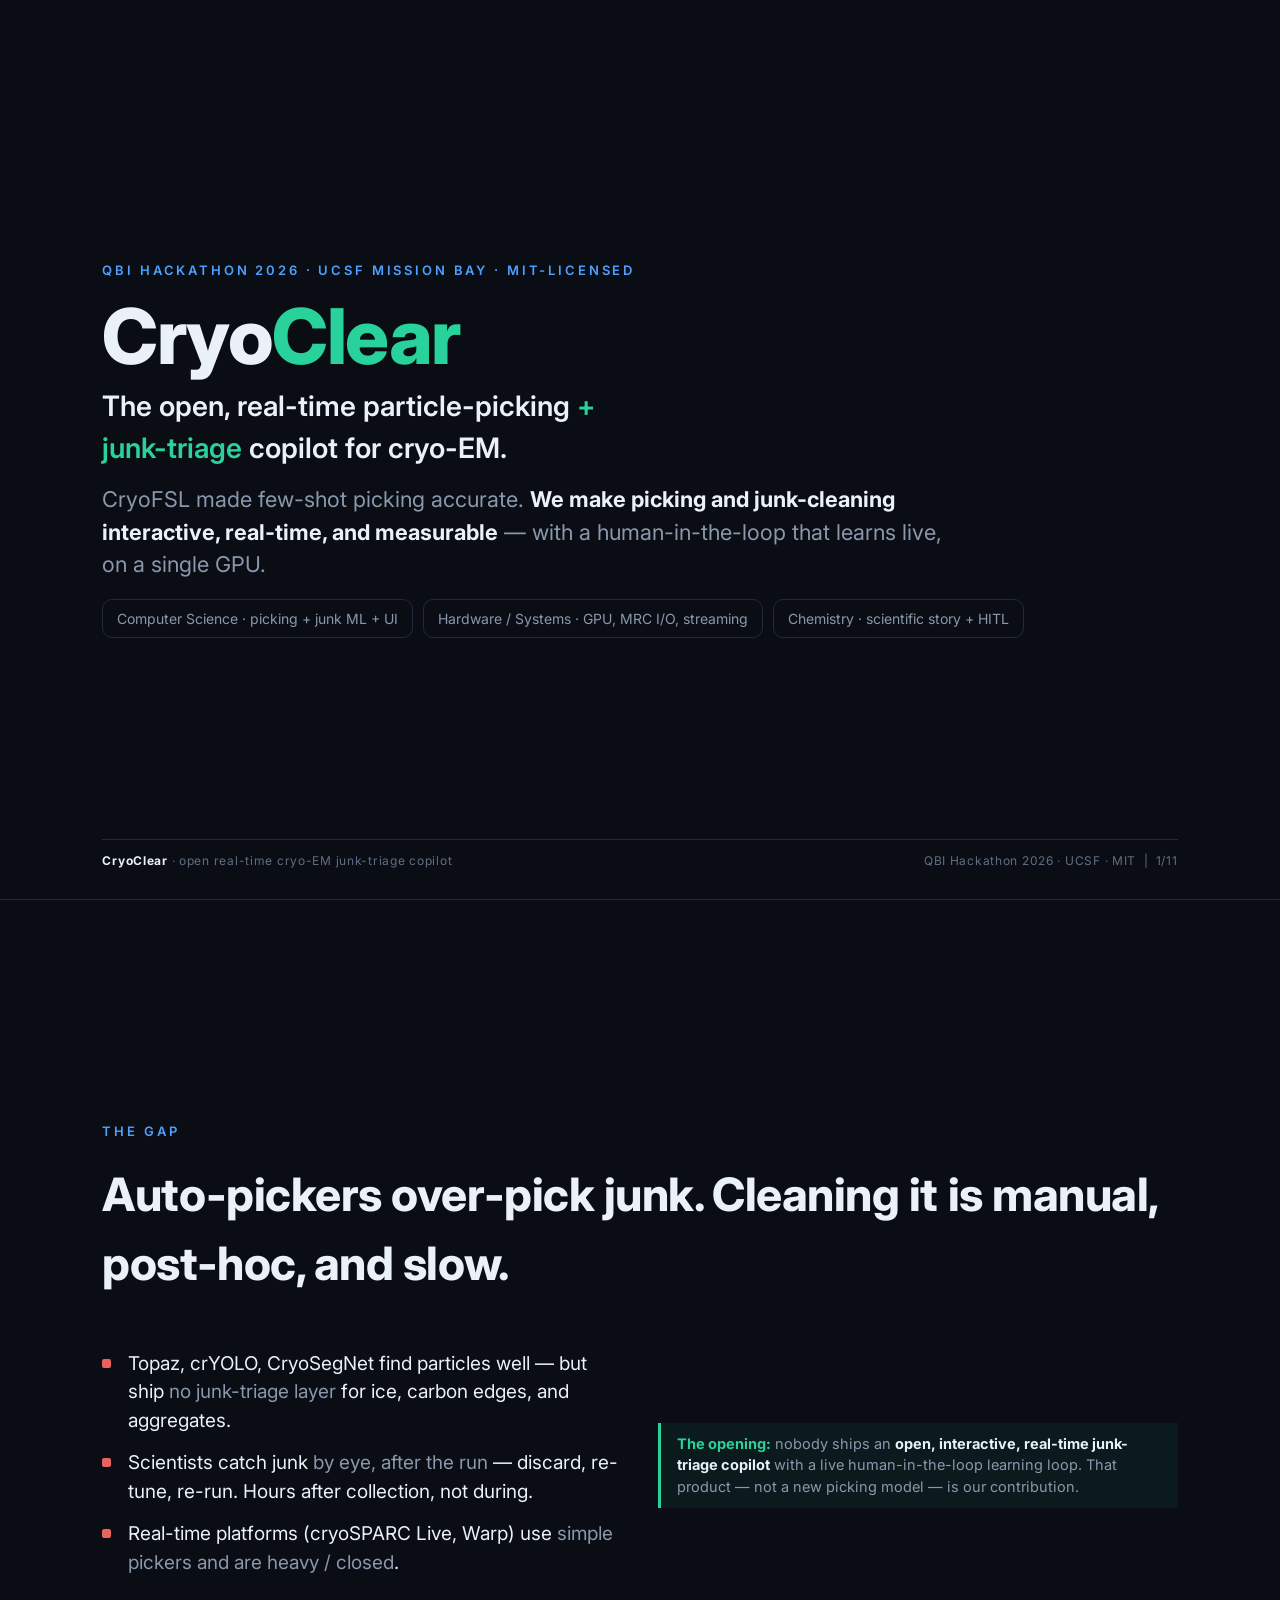
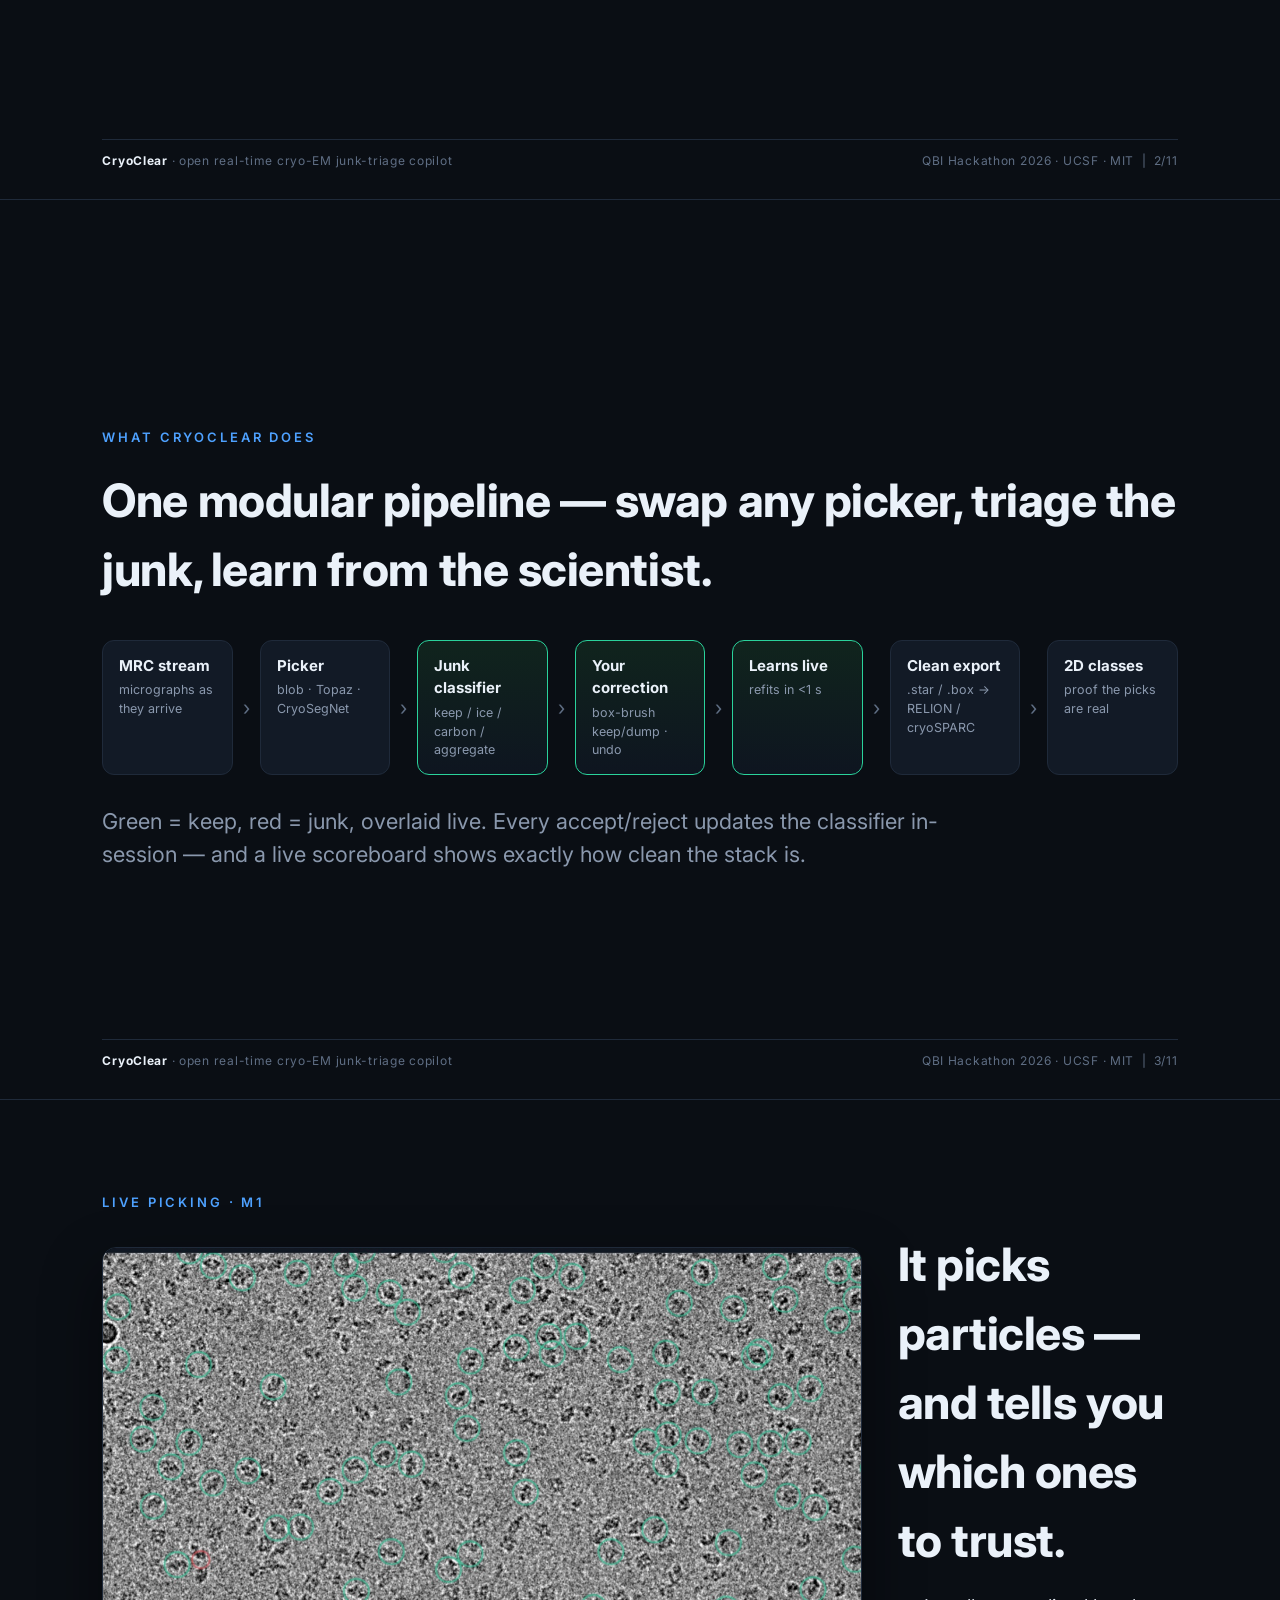
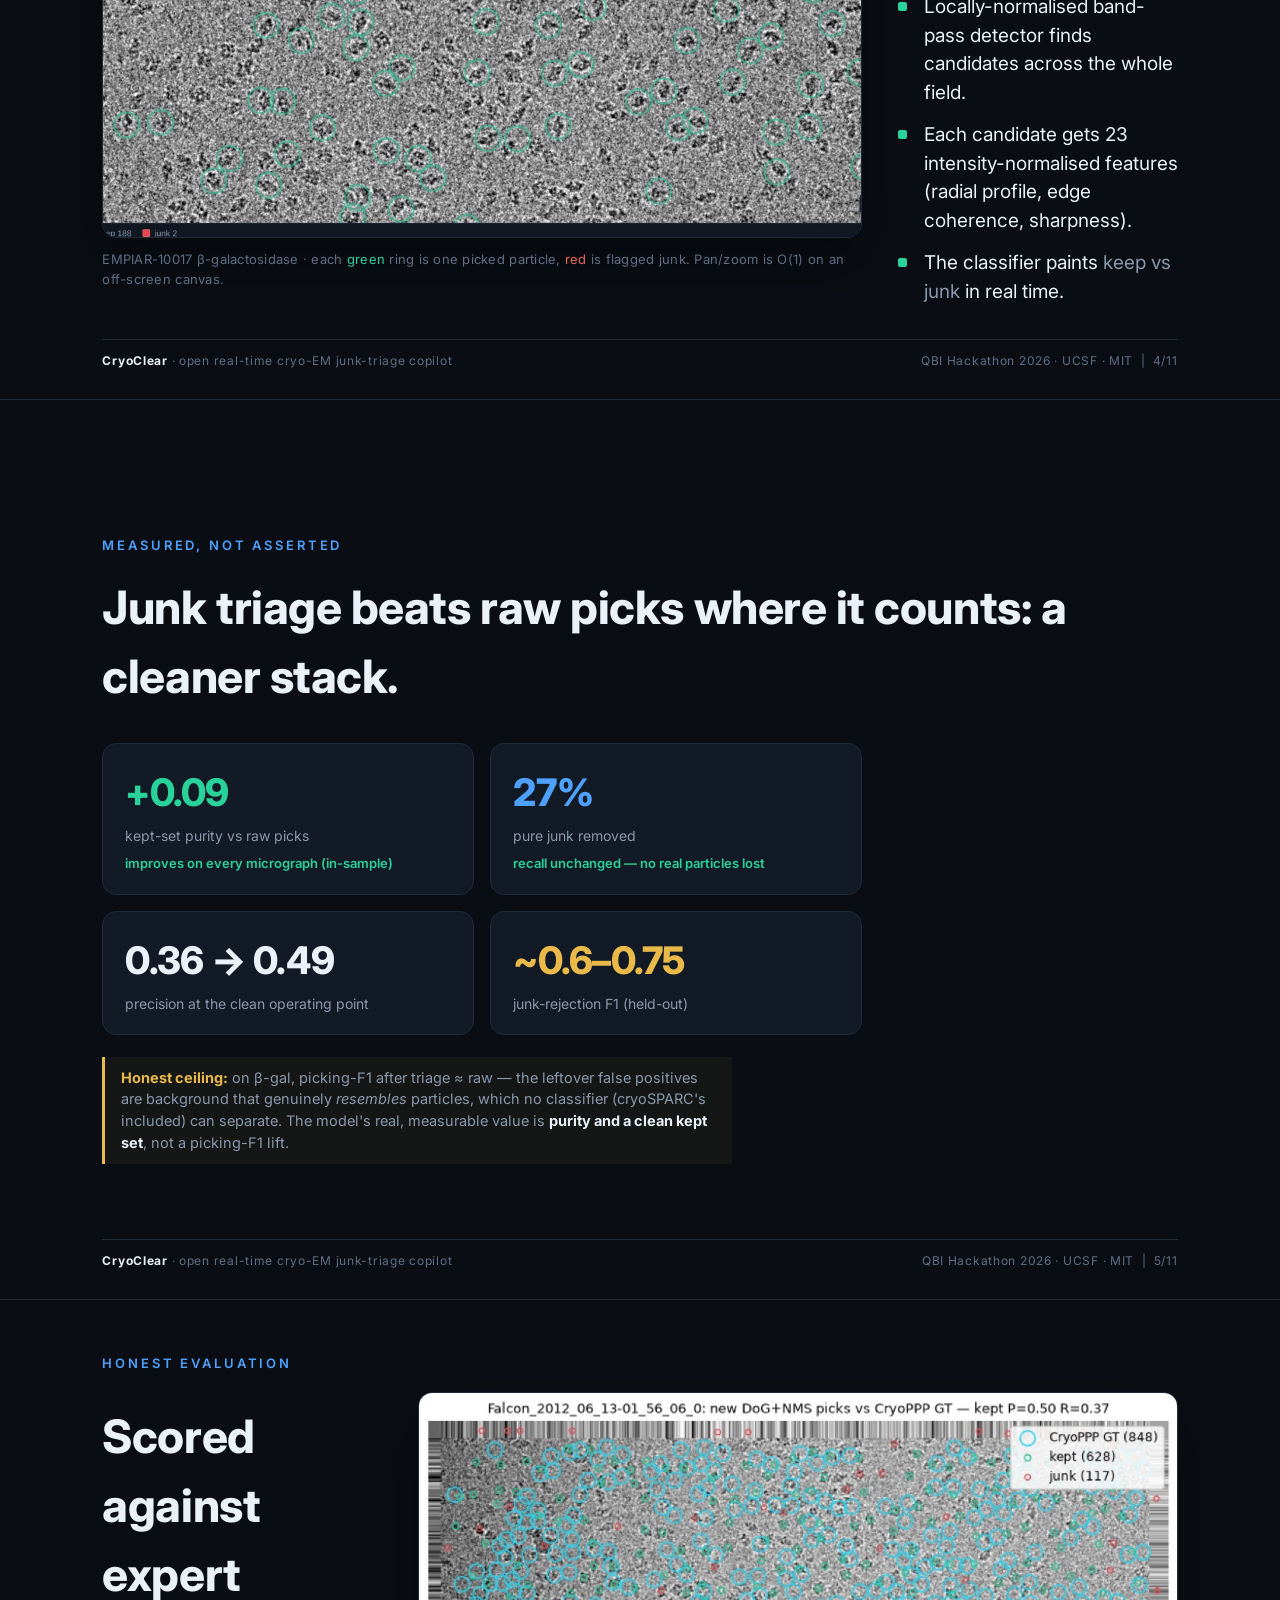
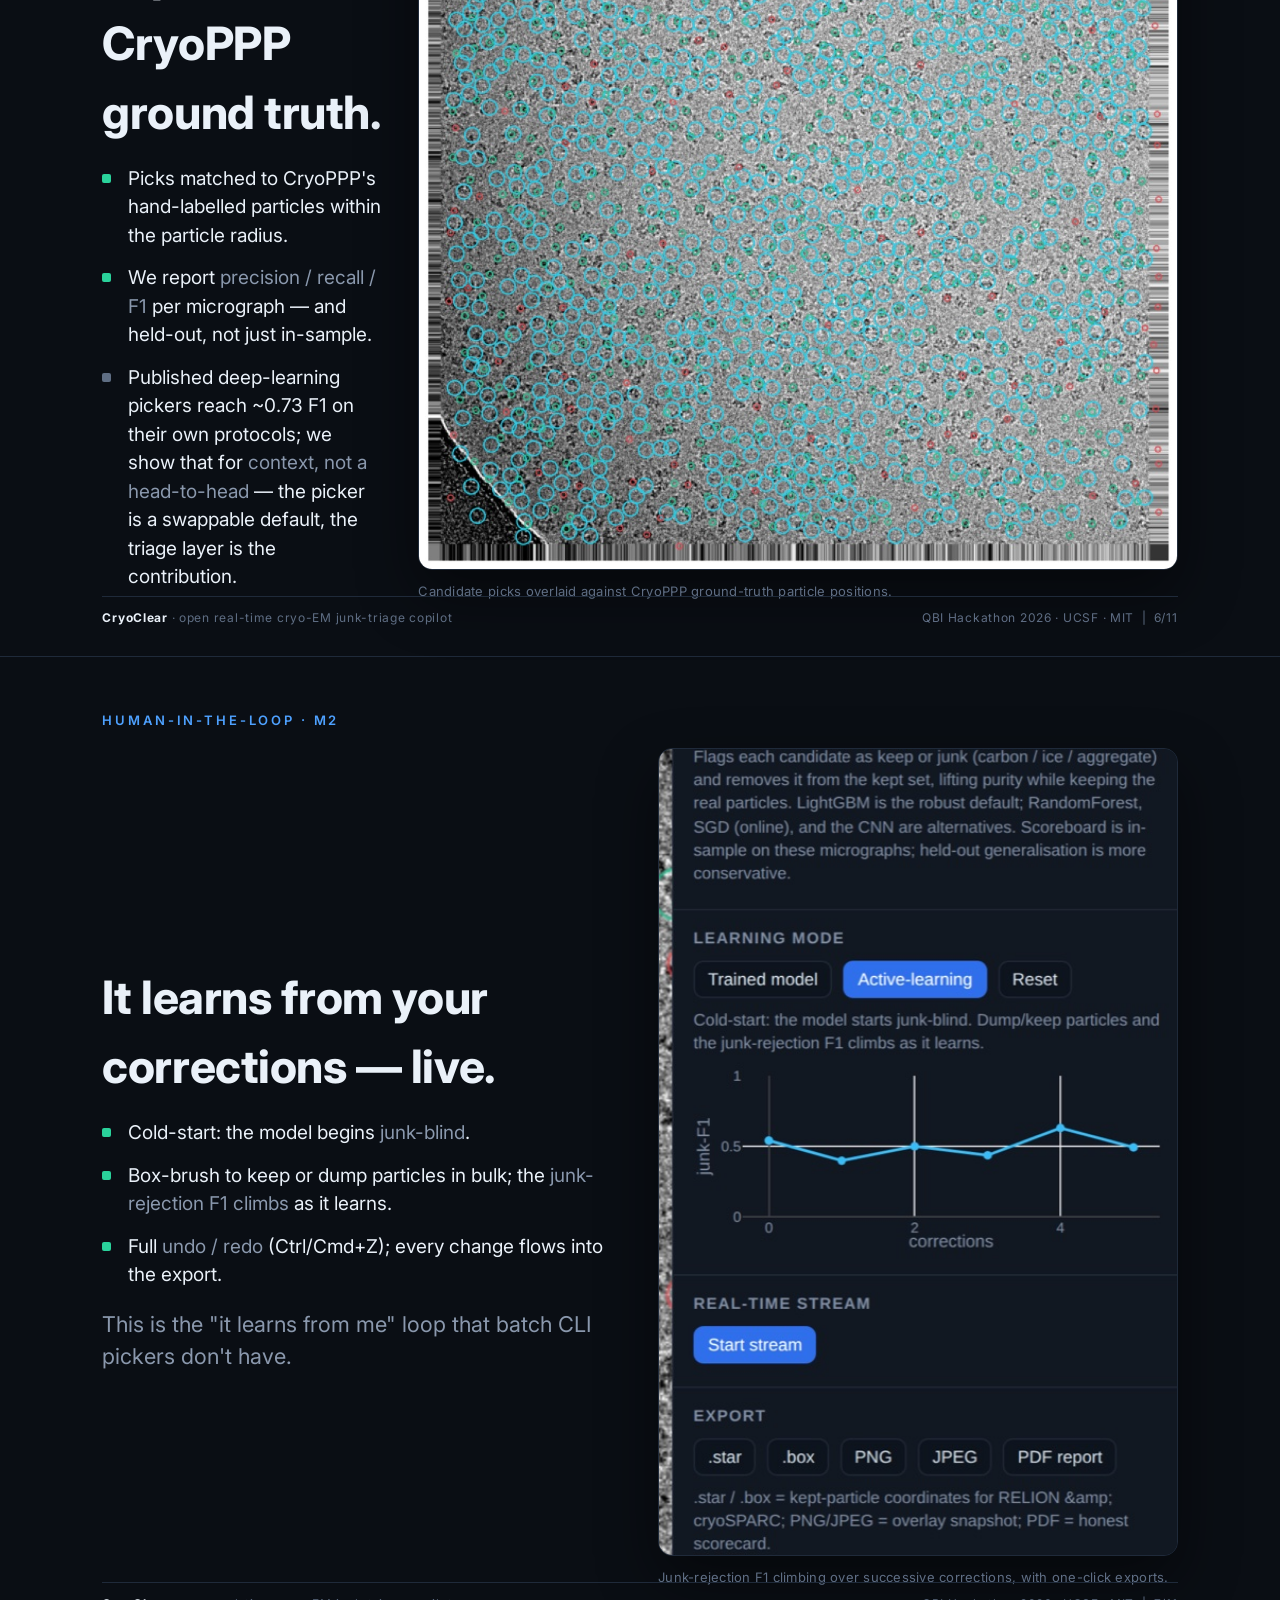
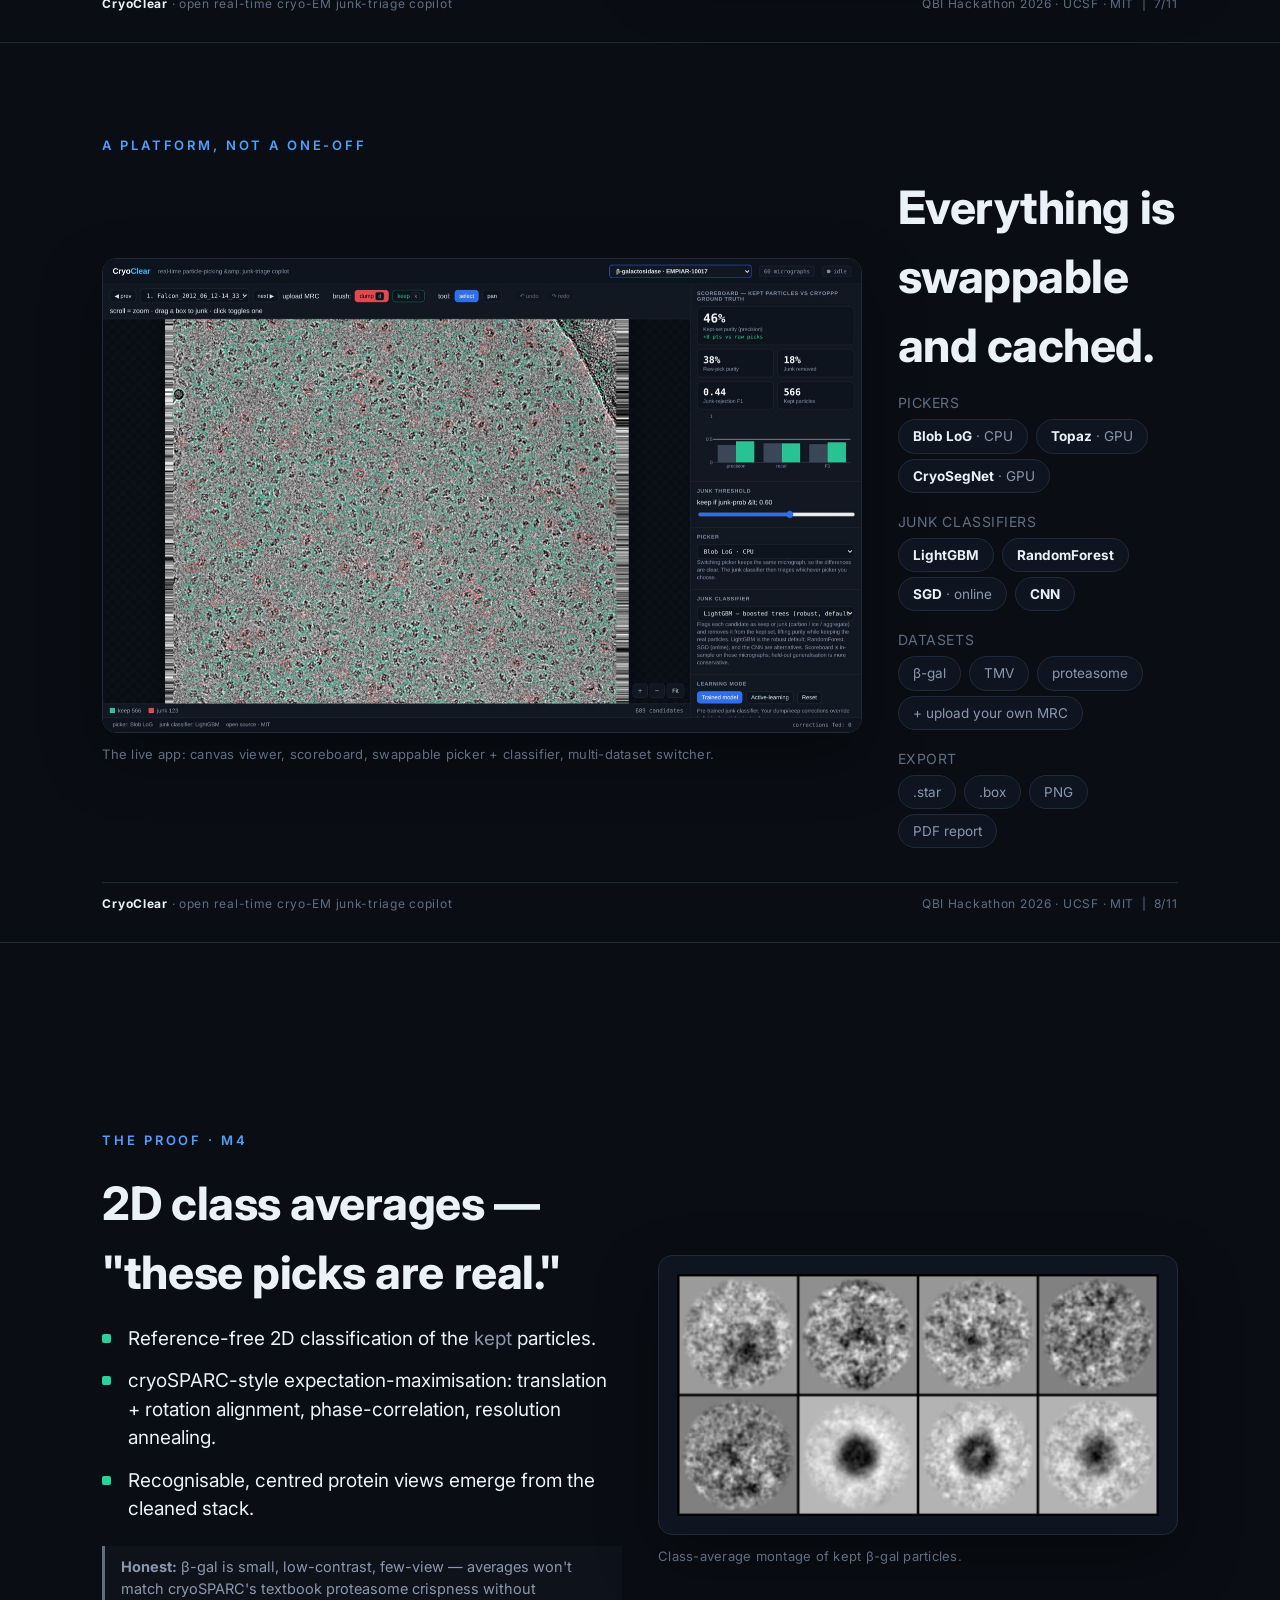
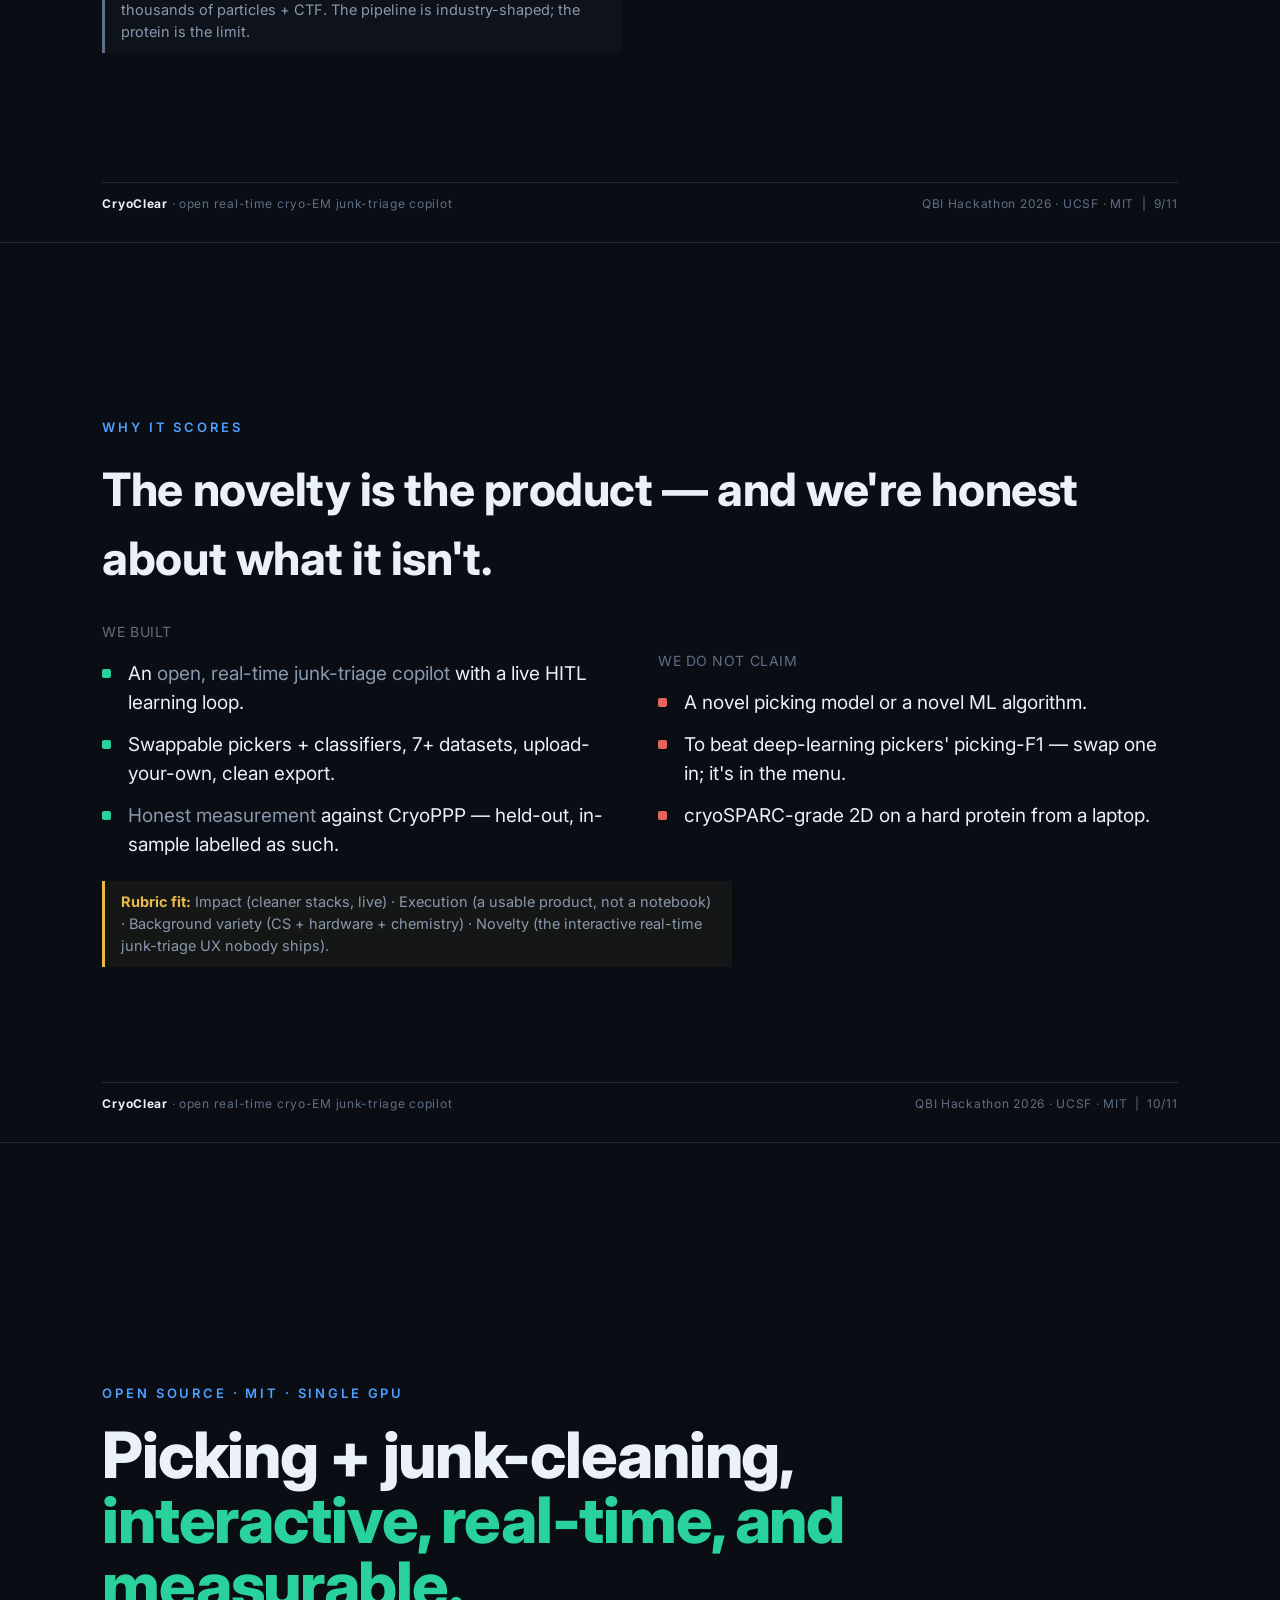
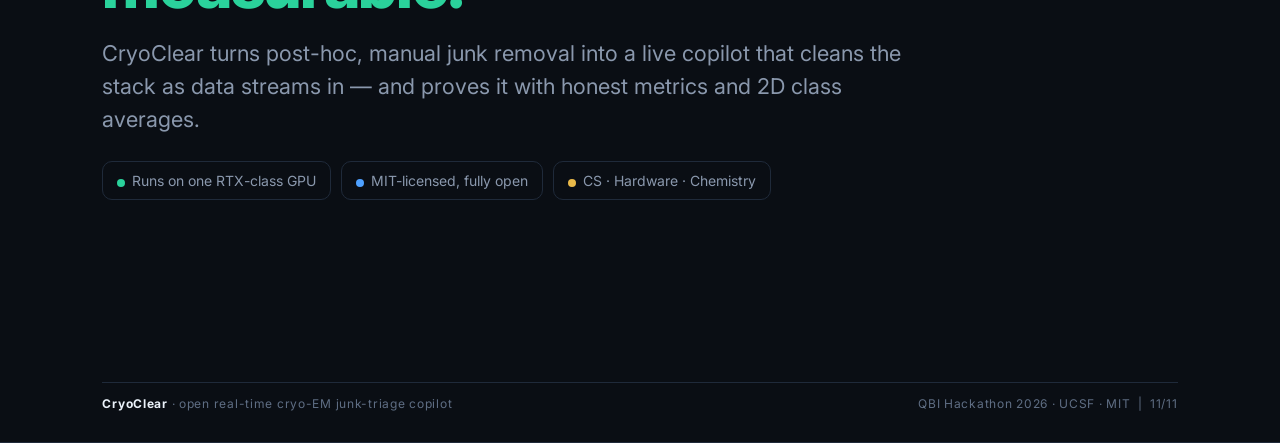
==== CryoClear.dc.html @ 10e5f8f8 "deck: self-contained CryoClear.dc.html pitch deck (11 slides) with real app screenshots" ====
<!doctype html>
<html lang="en"><head><meta charset="utf-8"/>
<meta name="viewport" content="width=device-width,initial-scale=1"/>
<title>CryoClear — pitch deck</title>
<link rel="preconnect" href="https://fonts.googleapis.com">
<link href="https://fonts.googleapis.com/css2?family=Inter:wght@400;500;600;700;800&display=swap" rel="stylesheet">
<style>
:root{
  --bg:#0a0e14; --panel:#121a26; --panel2:#0e1520; --line:#1f2a3a;
  --ink:#eaf1f9; --mut:#8a98ad; --dim:#5f6e84;
  --keep:#2ad29b; --junk:#e7635b; --acc:#4ea1ff; --gold:#e9b949;
}
*{box-sizing:border-box;margin:0;padding:0}
html{scroll-snap-type:y mandatory;scroll-behavior:smooth}
body{background:var(--bg);color:var(--ink);
  font-family:'Inter',-apple-system,BlinkMacSystemFont,'Segoe UI',Helvetica,Arial,sans-serif;
  -webkit-font-smoothing:antialiased;line-height:1.5}
.slide{min-height:100vh;width:100%;scroll-snap-align:start;display:flex;flex-direction:column;
  justify-content:center;padding:6vh 8vw;position:relative;border-bottom:1px solid var(--line)}
.kicker{font-size:13px;letter-spacing:.22em;text-transform:uppercase;color:var(--acc);font-weight:600;margin-bottom:18px}
h1{font-size:clamp(40px,6vw,82px);font-weight:800;letter-spacing:-.02em;line-height:1.02}
h2{font-size:clamp(28px,3.6vw,46px);font-weight:750;letter-spacing:-.01em;margin-bottom:10px}
.lead{font-size:clamp(17px,1.7vw,22px);color:var(--mut);max-width:60ch;margin-top:14px}
.sub{color:var(--dim);font-size:14px;letter-spacing:.04em}
.foot{position:absolute;left:8vw;right:8vw;bottom:3.2vh;display:flex;justify-content:space-between;
  align-items:center;color:var(--dim);font-size:12px;letter-spacing:.06em;border-top:1px solid var(--line);padding-top:12px}
.brand b{color:var(--ink)}
.dot{display:inline-block;width:8px;height:8px;border-radius:50%;margin-right:7px;vertical-align:middle}
.row{display:flex;gap:36px;align-items:center;flex-wrap:wrap}
.col{flex:1 1 0;min-width:280px}
.fig{border:1px solid var(--line);border-radius:14px;overflow:hidden;background:#000;
  box-shadow:0 24px 60px rgba(0,0,0,.45)}
.fig img{display:block;width:100%}
.cap{color:var(--dim);font-size:13px;margin-top:12px;letter-spacing:.02em}
ul.clean{list-style:none;margin-top:18px;display:flex;flex-direction:column;gap:14px}
ul.clean li{position:relative;padding-left:26px;font-size:clamp(15px,1.5vw,19px);color:var(--ink)}
ul.clean li::before{content:"";position:absolute;left:0;top:9px;width:9px;height:9px;border-radius:2px;background:var(--keep)}
ul.clean li.x::before{background:var(--junk)}
ul.clean li.n::before{background:var(--dim)}
ul.clean li span{color:var(--mut)}
.cards{display:grid;grid-template-columns:repeat(2,1fr);gap:16px;margin-top:22px;max-width:760px}
.card{background:var(--panel);border:1px solid var(--line);border-radius:14px;padding:20px 22px}
.card .big{font-size:38px;font-weight:800;letter-spacing:-.02em}
.card .big.g{color:var(--keep)} .card .big.a{color:var(--acc)} .card .big.gold{color:var(--gold)}
.card .lab{color:var(--mut);font-size:14px;margin-top:4px}
.card .dlt{color:var(--keep);font-size:13px;margin-top:8px;font-weight:600}
.pipe{display:flex;gap:10px;align-items:stretch;flex-wrap:wrap;margin-top:26px}
.step{background:var(--panel);border:1px solid var(--line);border-radius:12px;padding:14px 16px;flex:1 1 0;min-width:130px}
.step .t{font-weight:700;font-size:15px} .step .d{color:var(--mut);font-size:12.5px;margin-top:4px}
.step.hot{border-color:var(--keep);background:linear-gradient(180deg,#10241d,#0e1520)}
.arrow{align-self:center;color:var(--dim);font-size:20px}
.tag{display:inline-block;border:1px solid var(--line);border-radius:999px;padding:6px 14px;margin:5px 8px 0 0;
  color:var(--mut);font-size:13.5px;background:var(--panel2)}
.tag b{color:var(--ink)}
.note{margin-top:22px;border-left:3px solid var(--gold);padding:10px 16px;color:var(--mut);
  font-size:14.5px;background:rgba(233,185,73,.05);max-width:70ch}
.note b{color:var(--gold)}
.disc{display:flex;gap:10px;margin-top:18px;flex-wrap:wrap}
.disc .d{border:1px solid var(--line);border-radius:10px;padding:8px 14px;color:var(--mut);font-size:14px}
@media print{.slide{page-break-after:always;min-height:0;height:100vh}}
@media (max-width:760px){.cards{grid-template-columns:1fr}}
</style></head>
<body>

<section class="slide" data-document-role="page" data-label="Title">
  <div class="kicker">QBI Hackathon 2026 · UCSF Mission Bay · MIT-licensed</div>
  <h1>Cryo<span style="color:var(--keep)">Clear</span></h1>
  <p class="lead" style="font-size:clamp(20px,2.2vw,30px);color:var(--ink);max-width:30ch;margin-top:8px;font-weight:600">
    The open, real-time particle-picking <span style="color:var(--keep)">+ junk-triage</span> copilot for cryo-EM.</p>
  <p class="lead">CryoFSL made few-shot picking accurate. <b style="color:var(--ink)">We make picking and junk-cleaning
    interactive, real-time, and measurable</b> — with a human-in-the-loop that learns live, on a single GPU.</p>
  <div class="disc"><div class="d">Computer Science · picking + junk ML + UI</div>
    <div class="d">Hardware / Systems · GPU, MRC I/O, streaming</div>
    <div class="d">Chemistry · scientific story + HITL</div></div>
  <div class="foot"><div class="brand"><b>CryoClear</b> · open real-time cryo-EM junk-triage copilot</div><div>QBI Hackathon 2026 · UCSF · MIT &nbsp;|&nbsp; 1/11</div></div>
</section>
<section class="slide" data-document-role="page" data-label="The problem">
  <div class="kicker">The gap</div>
  <h2>Auto-pickers over-pick junk. Cleaning it is manual, post-hoc, and slow.</h2>
  <div class="row" style="margin-top:24px">
    <div class="col">
      <ul class="clean">
        <li class="x">Topaz, crYOLO, CryoSegNet find particles well — but ship <span>no junk-triage layer</span> for ice, carbon edges, and aggregates.</li>
        <li class="x">Scientists catch junk <span>by eye, after the run</span> — discard, re-tune, re-run. Hours after collection, not during.</li>
        <li class="x">Real-time platforms (cryoSPARC Live, Warp) use <span>simple pickers and are heavy / closed</span>.</li>
      </ul>
    </div>
    <div class="col">
      <div class="note" style="border-color:var(--keep);background:rgba(42,210,155,.06)">
        <b style="color:var(--keep)">The opening:</b> nobody ships an <b style="color:var(--ink)">open, interactive,
        real-time junk-triage copilot</b> with a live human-in-the-loop learning loop. That product — not a new
        picking model — is our contribution.</div>
    </div>
  </div>
  <div class="foot"><div class="brand"><b>CryoClear</b> · open real-time cryo-EM junk-triage copilot</div><div>QBI Hackathon 2026 · UCSF · MIT &nbsp;|&nbsp; 2/11</div></div>
</section>
<section class="slide" data-document-role="page" data-label="What it does">
  <div class="kicker">What CryoClear does</div>
  <h2>One modular pipeline — swap any picker, triage the junk, learn from the scientist.</h2>
  <div class="pipe">
    <div class="step"><div class="t">MRC stream</div><div class="d">micrographs as they arrive</div></div>
    <div class="arrow">›</div>
    <div class="step"><div class="t">Picker</div><div class="d">blob · Topaz · CryoSegNet</div></div>
    <div class="arrow">›</div>
    <div class="step hot"><div class="t">Junk classifier</div><div class="d">keep / ice / carbon / aggregate</div></div>
    <div class="arrow">›</div>
    <div class="step hot"><div class="t">Your correction</div><div class="d">box-brush keep/dump · undo</div></div>
    <div class="arrow">›</div>
    <div class="step hot"><div class="t">Learns live</div><div class="d">refits in &lt;1 s</div></div>
    <div class="arrow">›</div>
    <div class="step"><div class="t">Clean export</div><div class="d">.star / .box → RELION / cryoSPARC</div></div>
    <div class="arrow">›</div>
    <div class="step"><div class="t">2D classes</div><div class="d">proof the picks are real</div></div>
  </div>
  <p class="lead" style="margin-top:30px">Green = keep, red = junk, overlaid live. Every accept/reject updates the
    classifier in-session — and a live scoreboard shows exactly how clean the stack is.</p>
  <div class="foot"><div class="brand"><b>CryoClear</b> · open real-time cryo-EM junk-triage copilot</div><div>QBI Hackathon 2026 · UCSF · MIT &nbsp;|&nbsp; 3/11</div></div>
</section>
<section class="slide" data-document-role="page" data-label="Real-time picking">
  <div class="kicker">Live picking · M1</div>
  <div class="row">
    <div class="col" style="flex:1.5 1 540px">
      <div class="fig"><img src="[data-uri]" alt="deep zoom particle picks"/></div>
      <div class="cap">EMPIAR-10017 β-galactosidase · each <span style="color:var(--keep)">green</span> ring is one picked particle, <span style="color:var(--junk)">red</span> is flagged junk. Pan/zoom is O(1) on an off-screen canvas.</div>
    </div>
    <div class="col">
      <h2>It picks particles — and tells you which ones to trust.</h2>
      <ul class="clean">
        <li>Locally-normalised band-pass detector finds candidates across the whole field.</li>
        <li>Each candidate gets 23 intensity-normalised features (radial profile, edge coherence, sharpness).</li>
        <li>The classifier paints <span>keep vs junk</span> in real time.</li>
      </ul>
    </div>
  </div>
  <div class="foot"><div class="brand"><b>CryoClear</b> · open real-time cryo-EM junk-triage copilot</div><div>QBI Hackathon 2026 · UCSF · MIT &nbsp;|&nbsp; 4/11</div></div>
</section>
<section class="slide" data-document-role="page" data-label="Measurable triage">
  <div class="kicker">Measured, not asserted</div>
  <h2>Junk triage beats raw picks where it counts: a cleaner stack.</h2>
  <div class="cards">
    <div class="card"><div class="big g">+0.09</div><div class="lab">kept-set purity vs raw picks</div><div class="dlt">improves on every micrograph (in-sample)</div></div>
    <div class="card"><div class="big a">27%</div><div class="lab">pure junk removed</div><div class="dlt">recall unchanged — no real particles lost</div></div>
    <div class="card"><div class="big">0.36 → 0.49</div><div class="lab">precision at the clean operating point</div></div>
    <div class="card"><div class="big gold">~0.6–0.75</div><div class="lab">junk-rejection F1 (held-out)</div></div>
  </div>
  <div class="note"><b>Honest ceiling:</b> on β-gal, picking-F1 after triage ≈ raw — the leftover false positives are
    background that genuinely <i>resembles</i> particles, which no classifier (cryoSPARC's included) can separate.
    The model's real, measurable value is <b style="color:var(--ink)">purity and a clean kept set</b>, not a picking-F1 lift.</div>
  <div class="foot"><div class="brand"><b>CryoClear</b> · open real-time cryo-EM junk-triage copilot</div><div>QBI Hackathon 2026 · UCSF · MIT &nbsp;|&nbsp; 5/11</div></div>
</section>
<section class="slide" data-document-role="page" data-label="Validated vs CryoPPP">
  <div class="kicker">Honest evaluation</div>
  <div class="row">
    <div class="col">
      <h2>Scored against expert CryoPPP ground truth.</h2>
      <ul class="clean">
        <li>Picks matched to CryoPPP's hand-labelled particles within the particle radius.</li>
        <li>We report <span>precision / recall / F1</span> per micrograph — and held-out, not just in-sample.</li>
        <li class="n">Published deep-learning pickers reach ~0.73 F1 on their own protocols; we show that for <span>context, not a head-to-head</span> — the picker is a swappable default, the triage layer is the contribution.</li>
      </ul>
    </div>
    <div class="col" style="flex:1.3 1 460px">
      <div class="fig"><img src="[data-uri]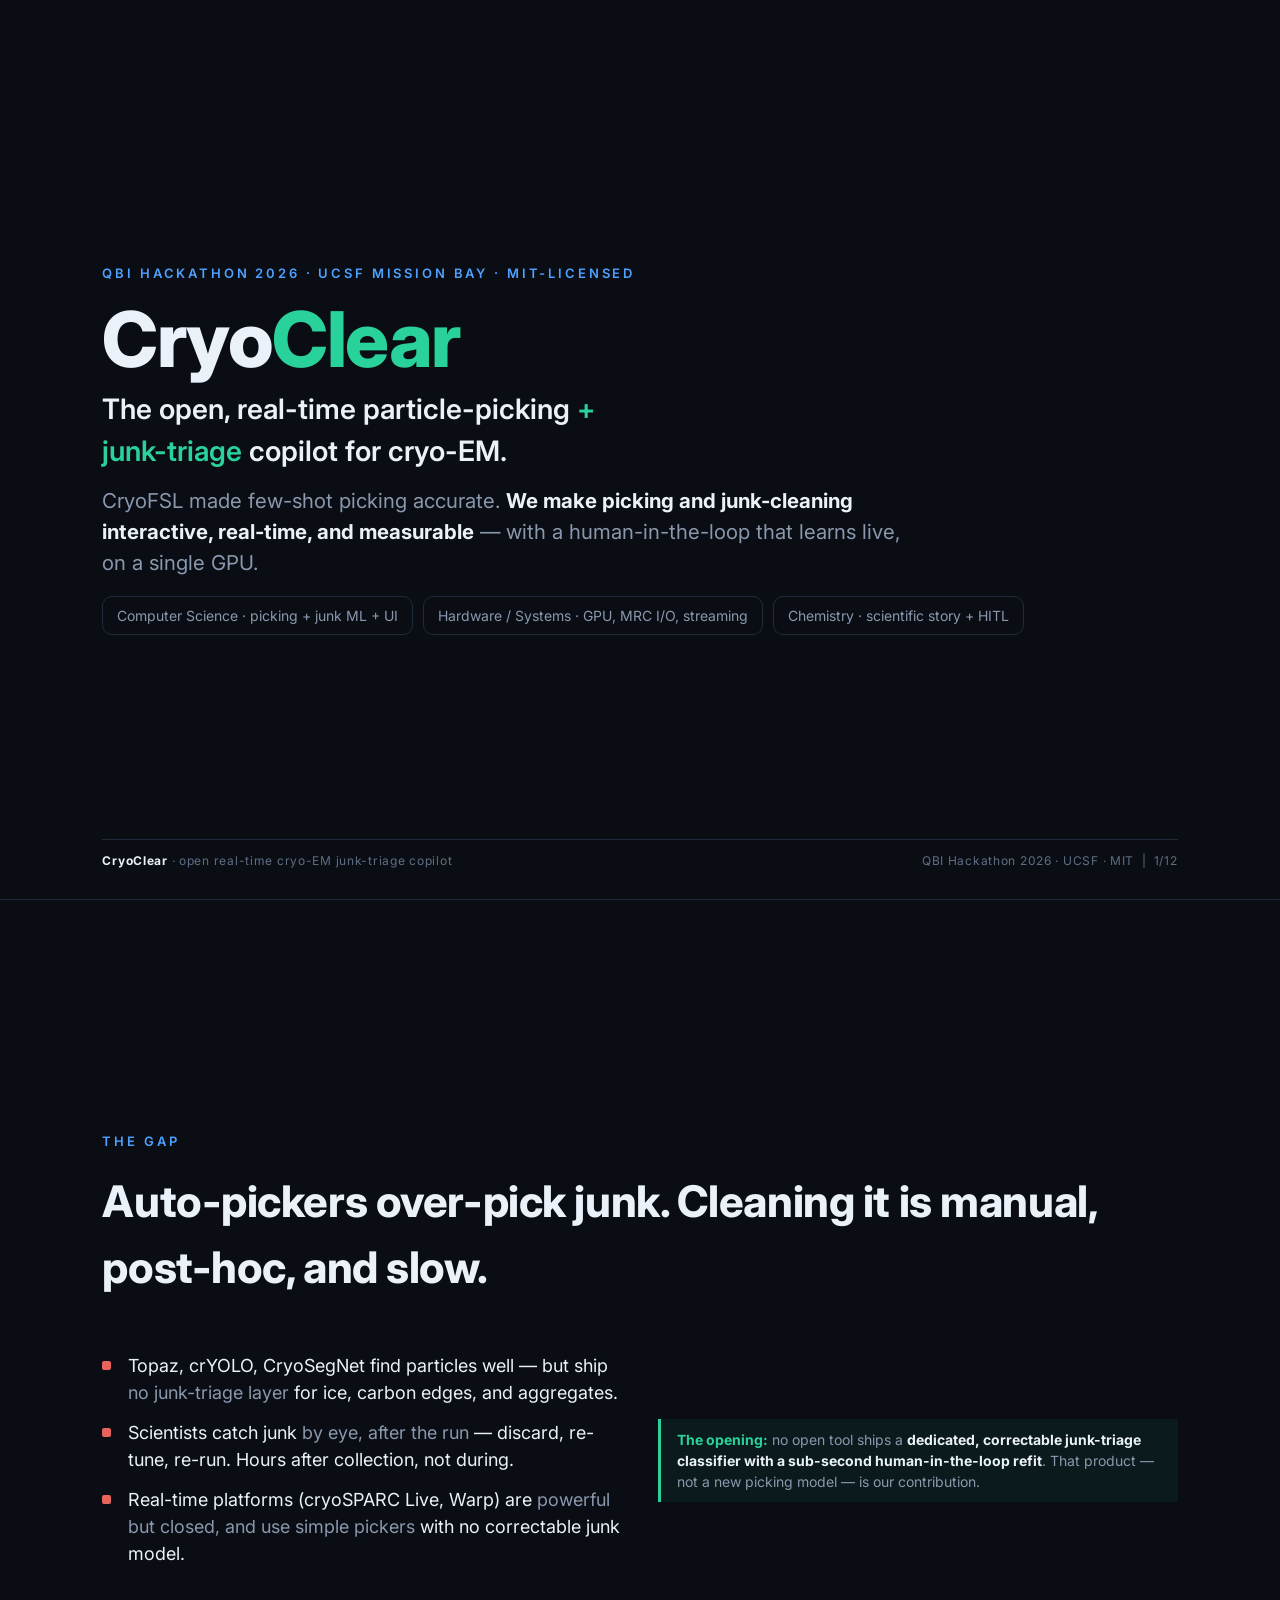
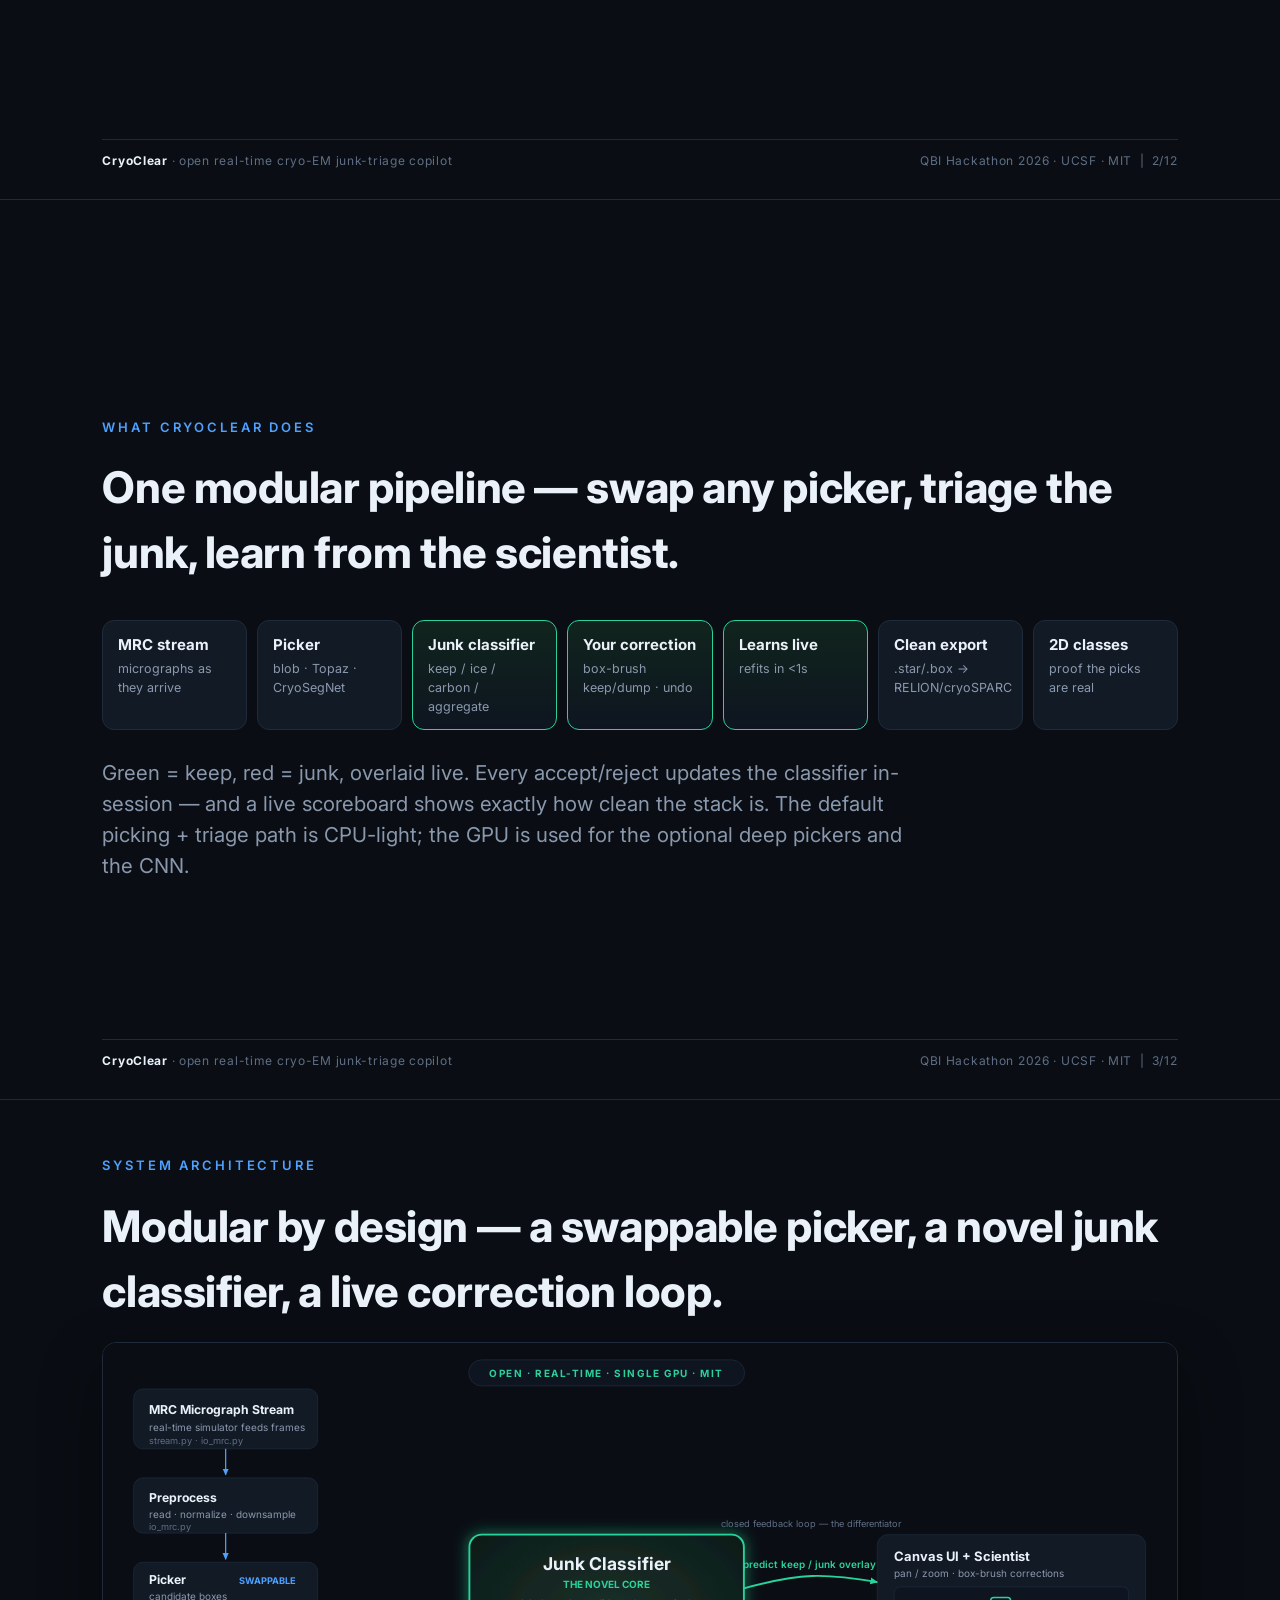
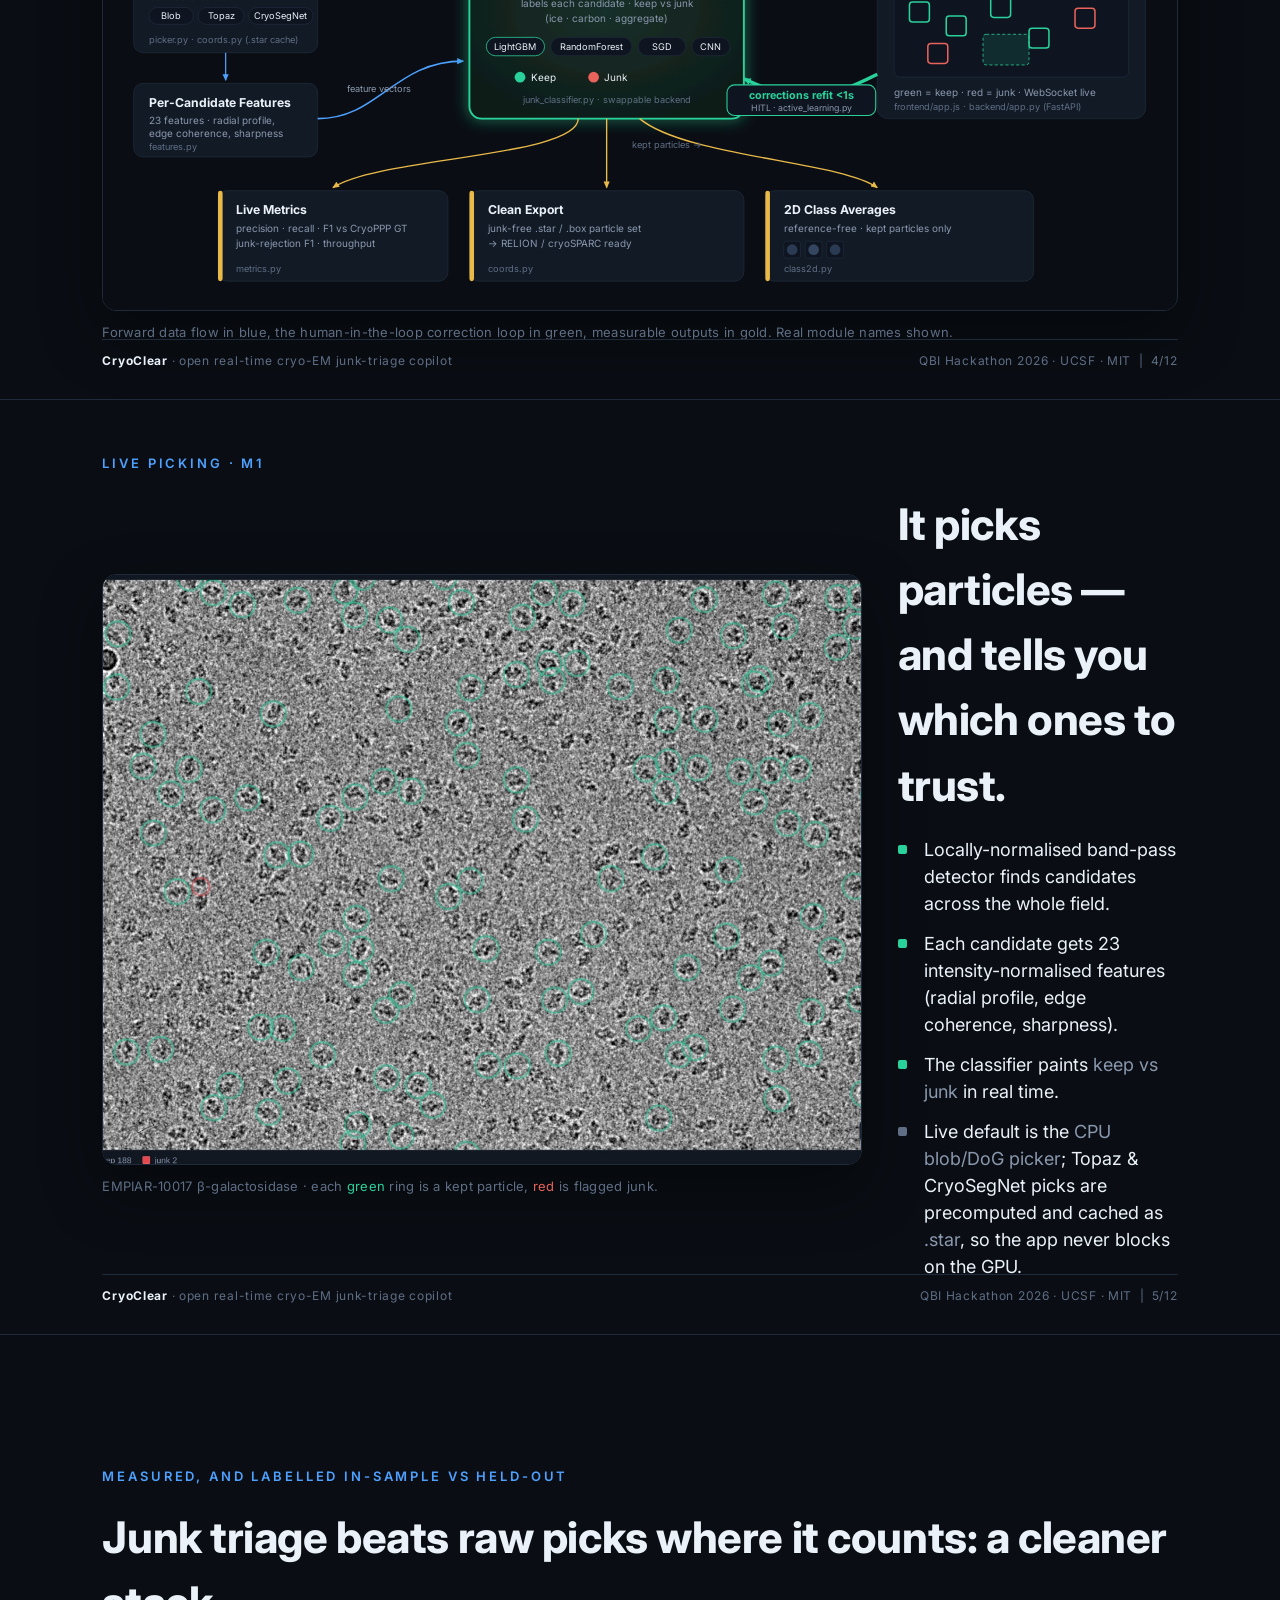
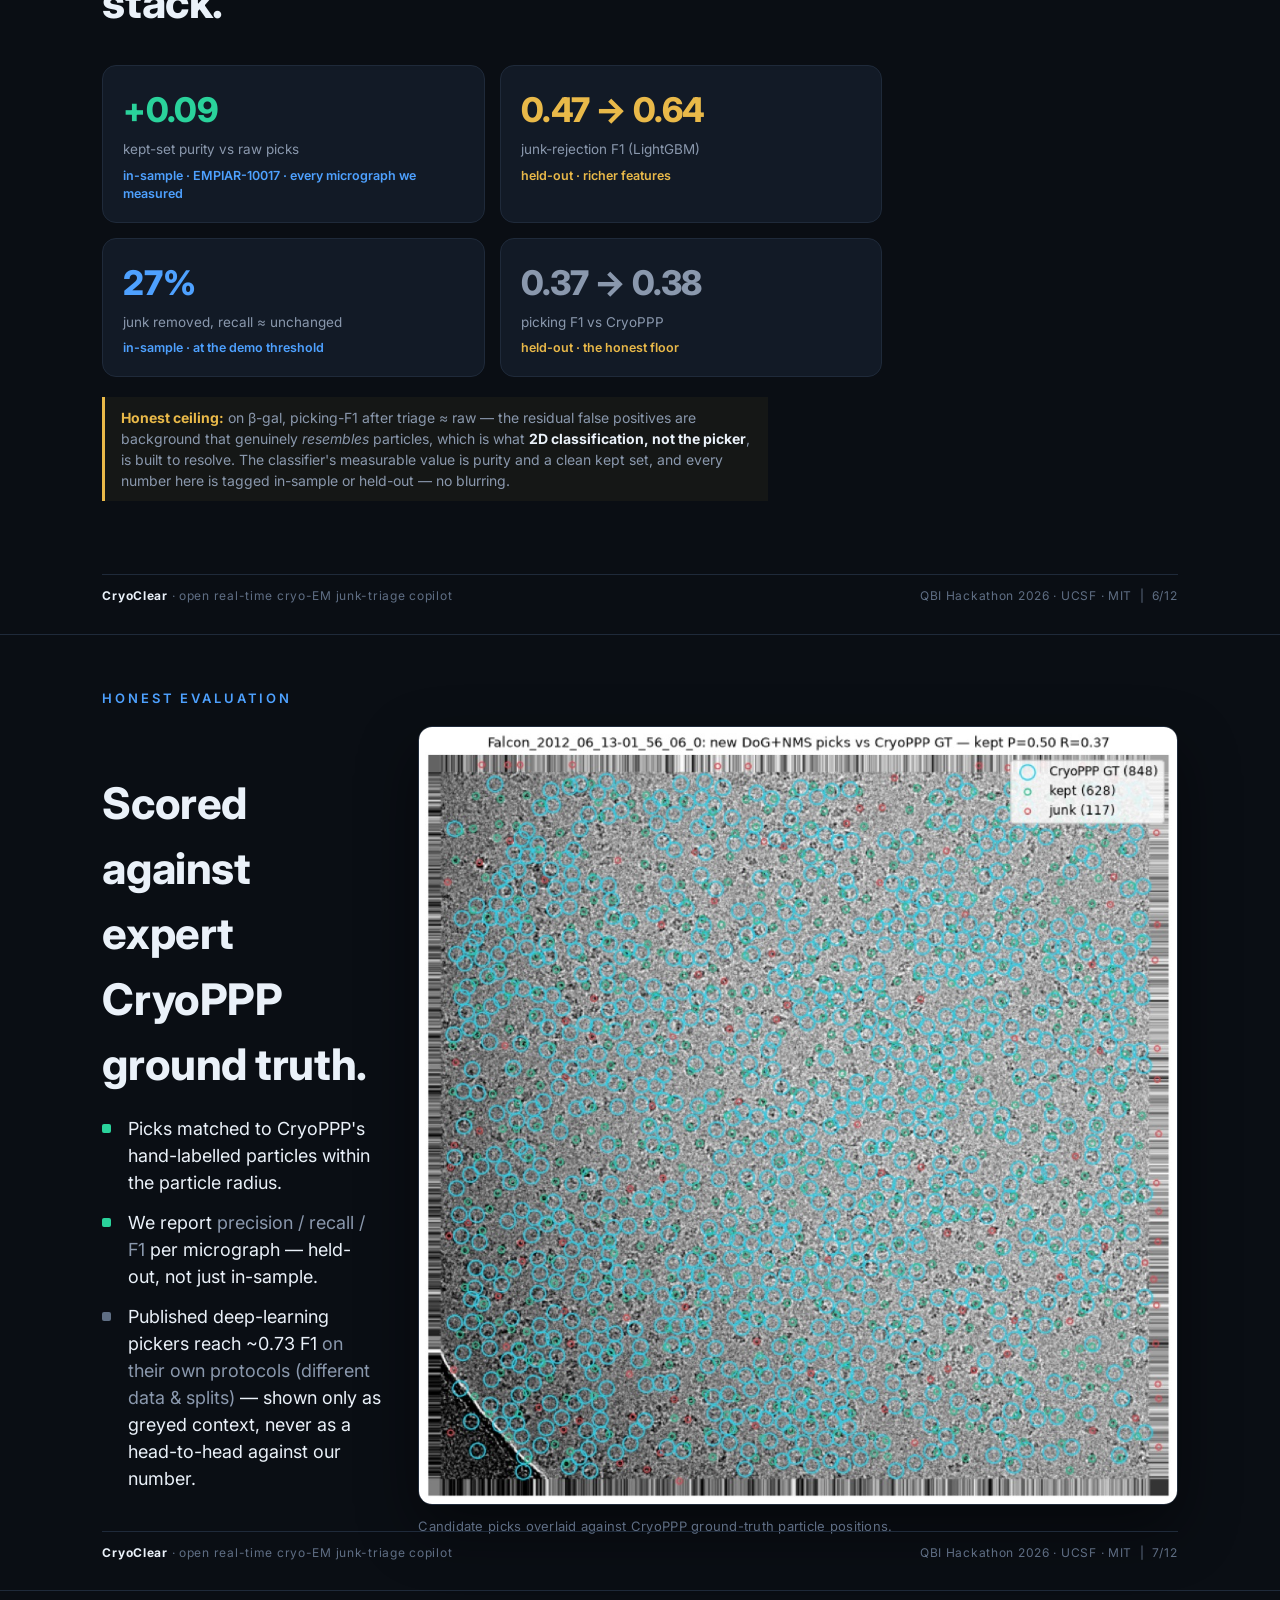
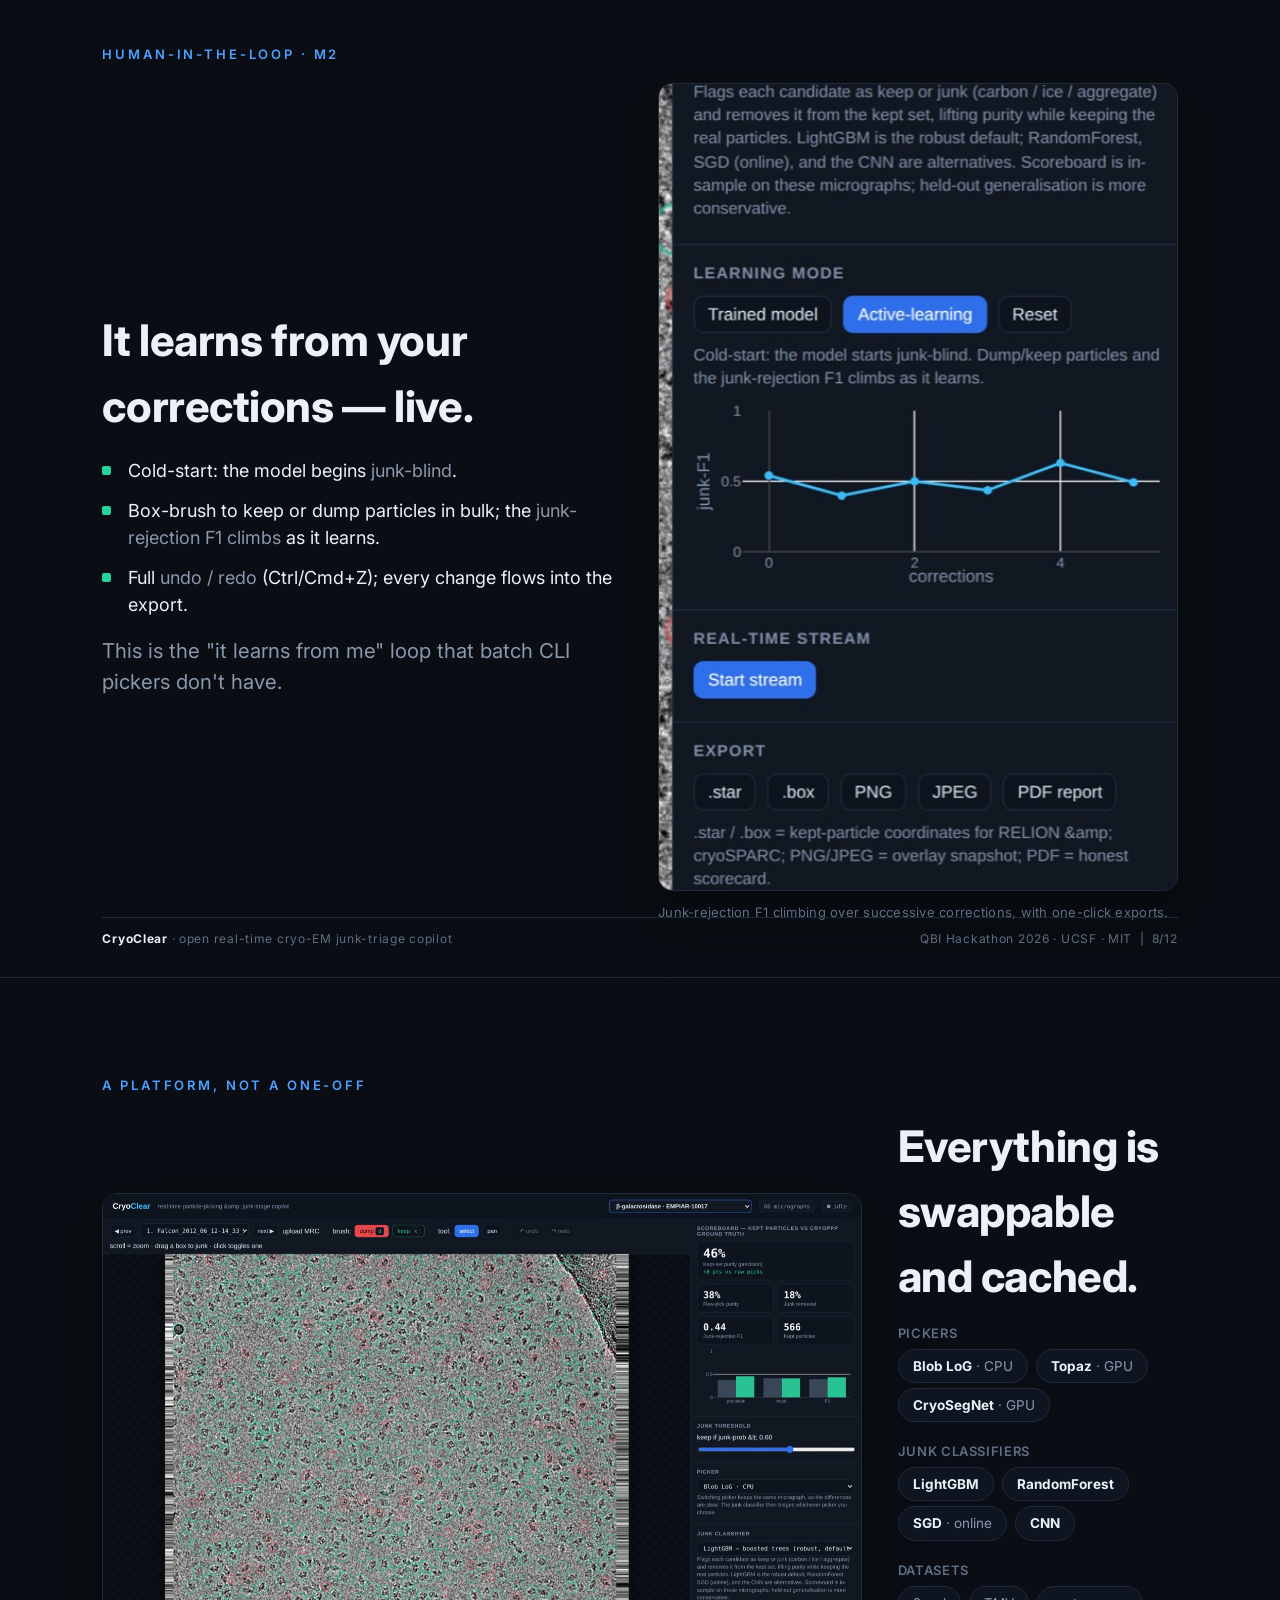
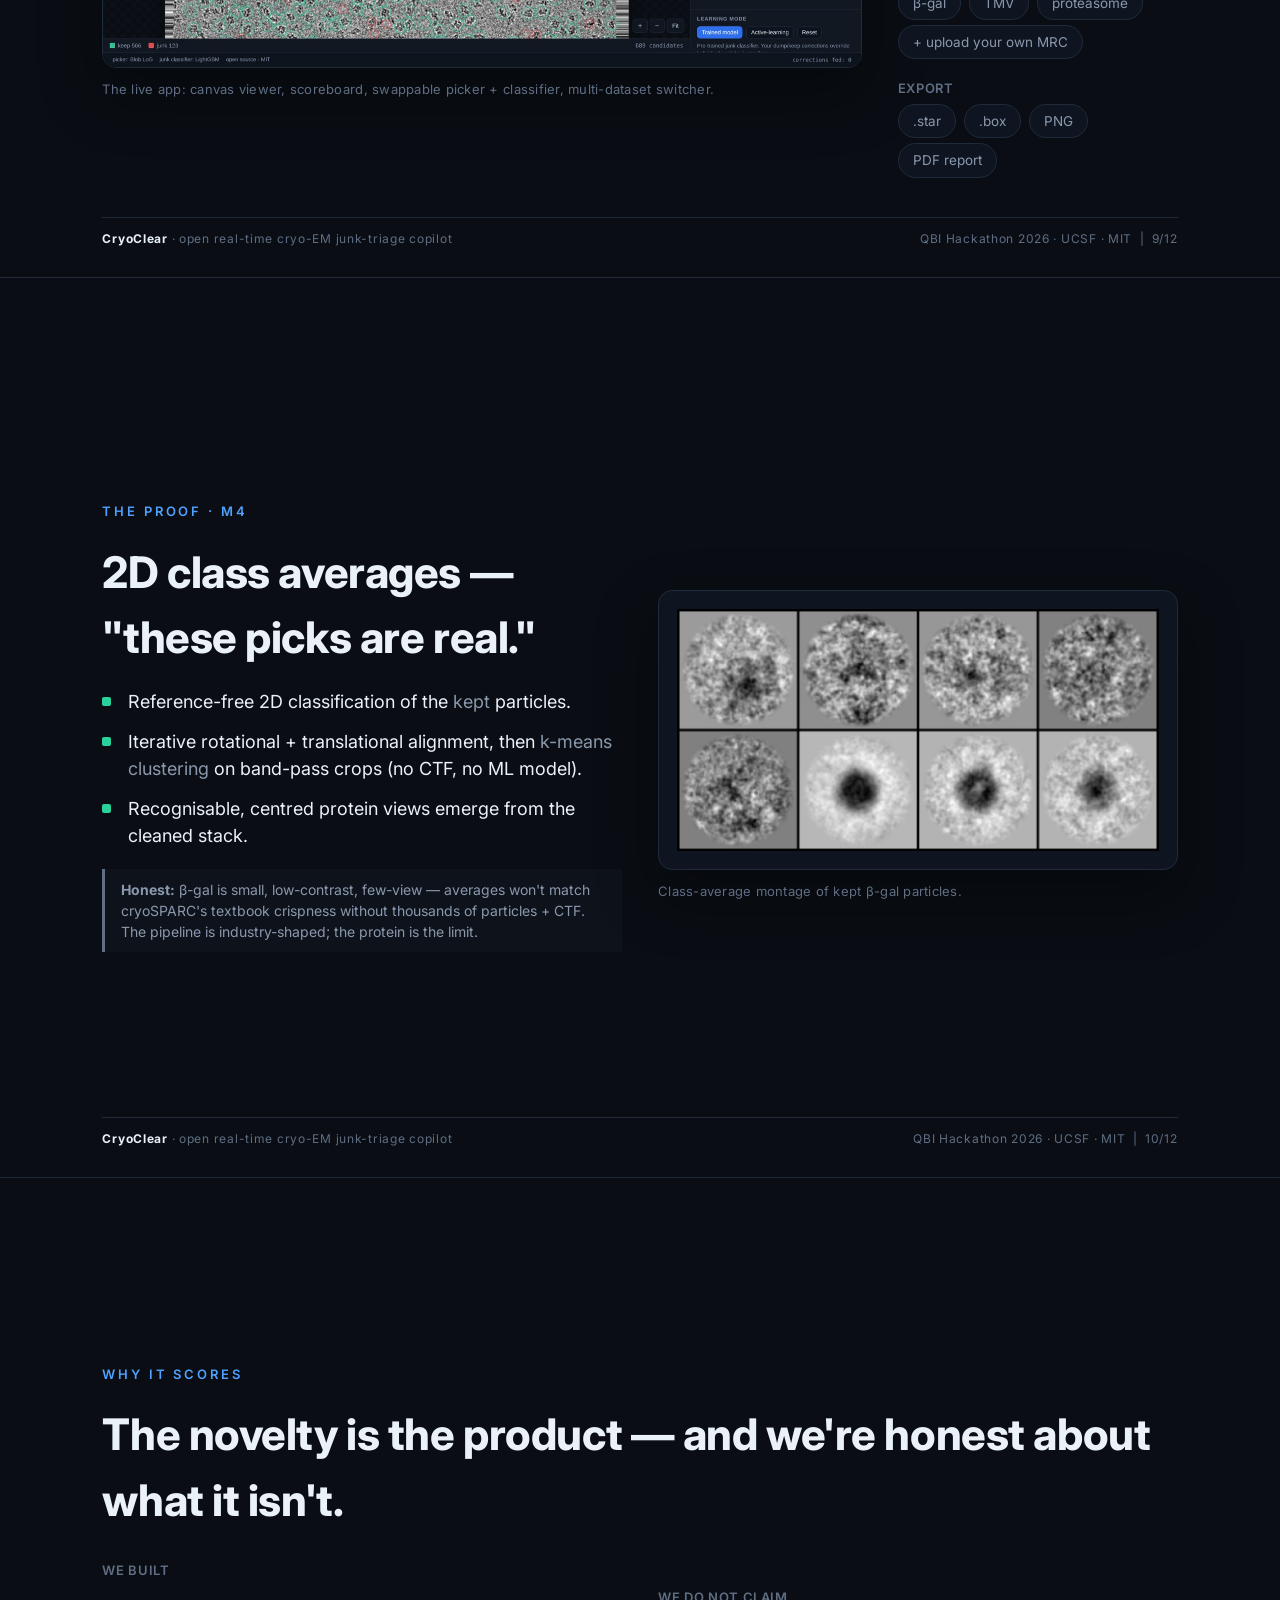
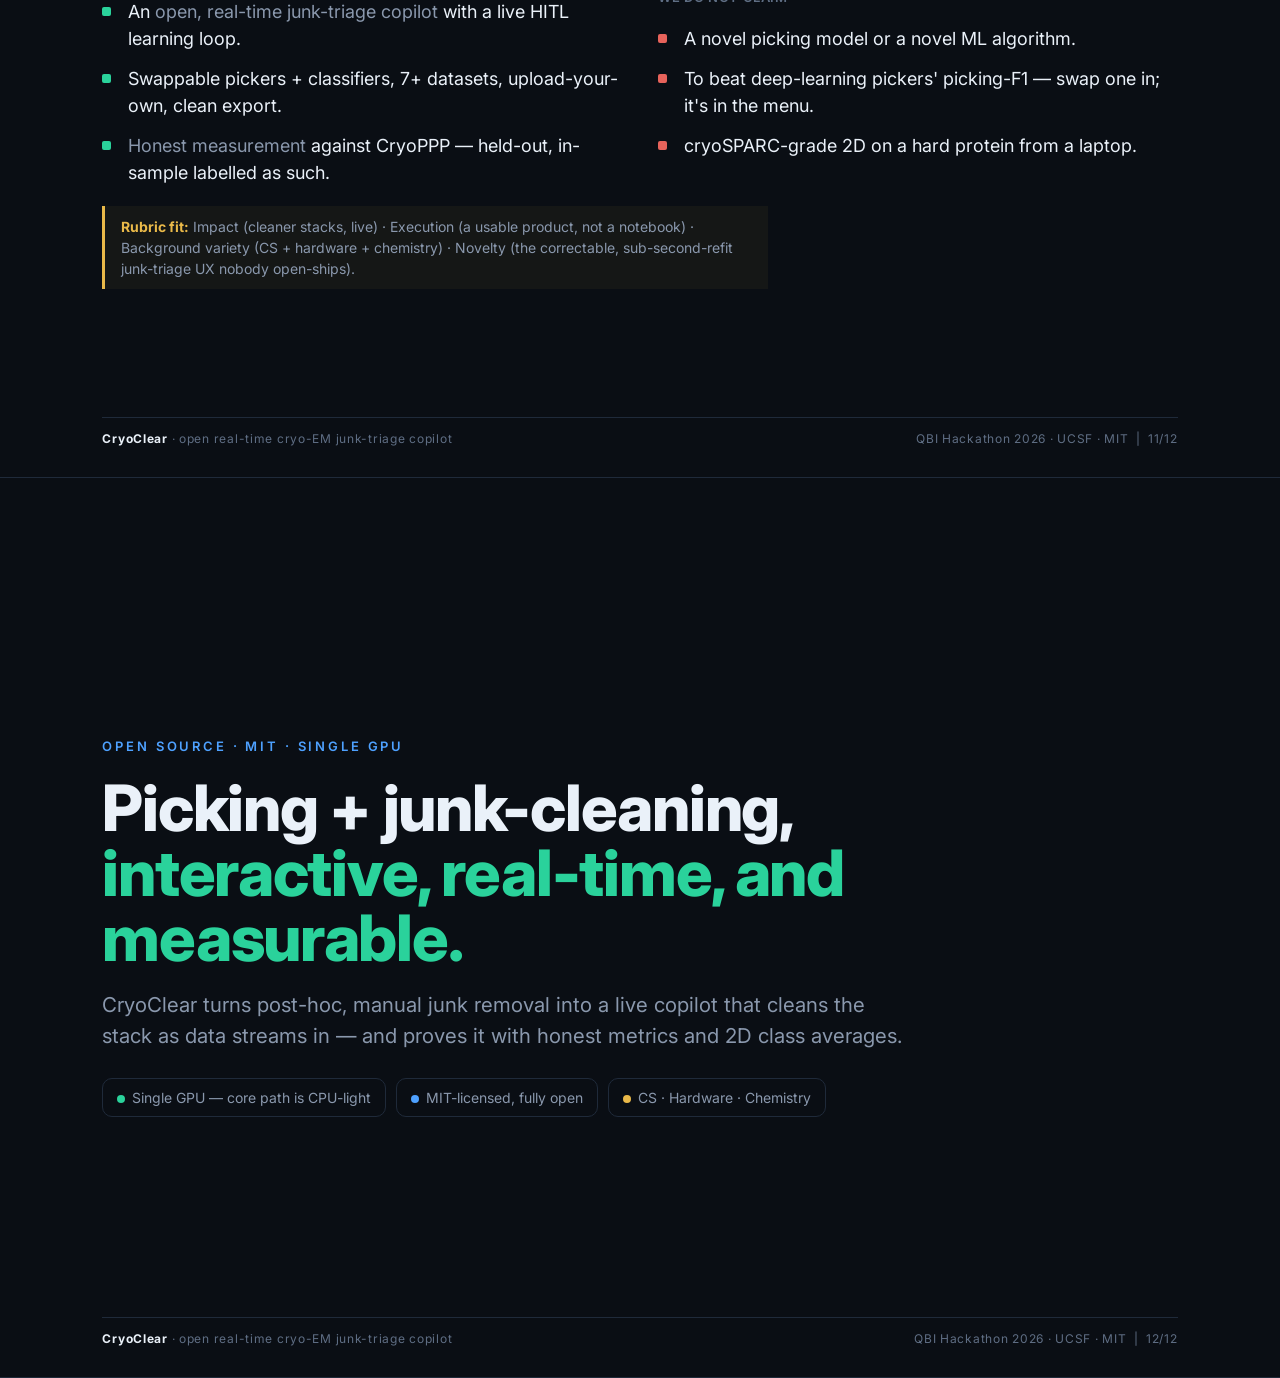
